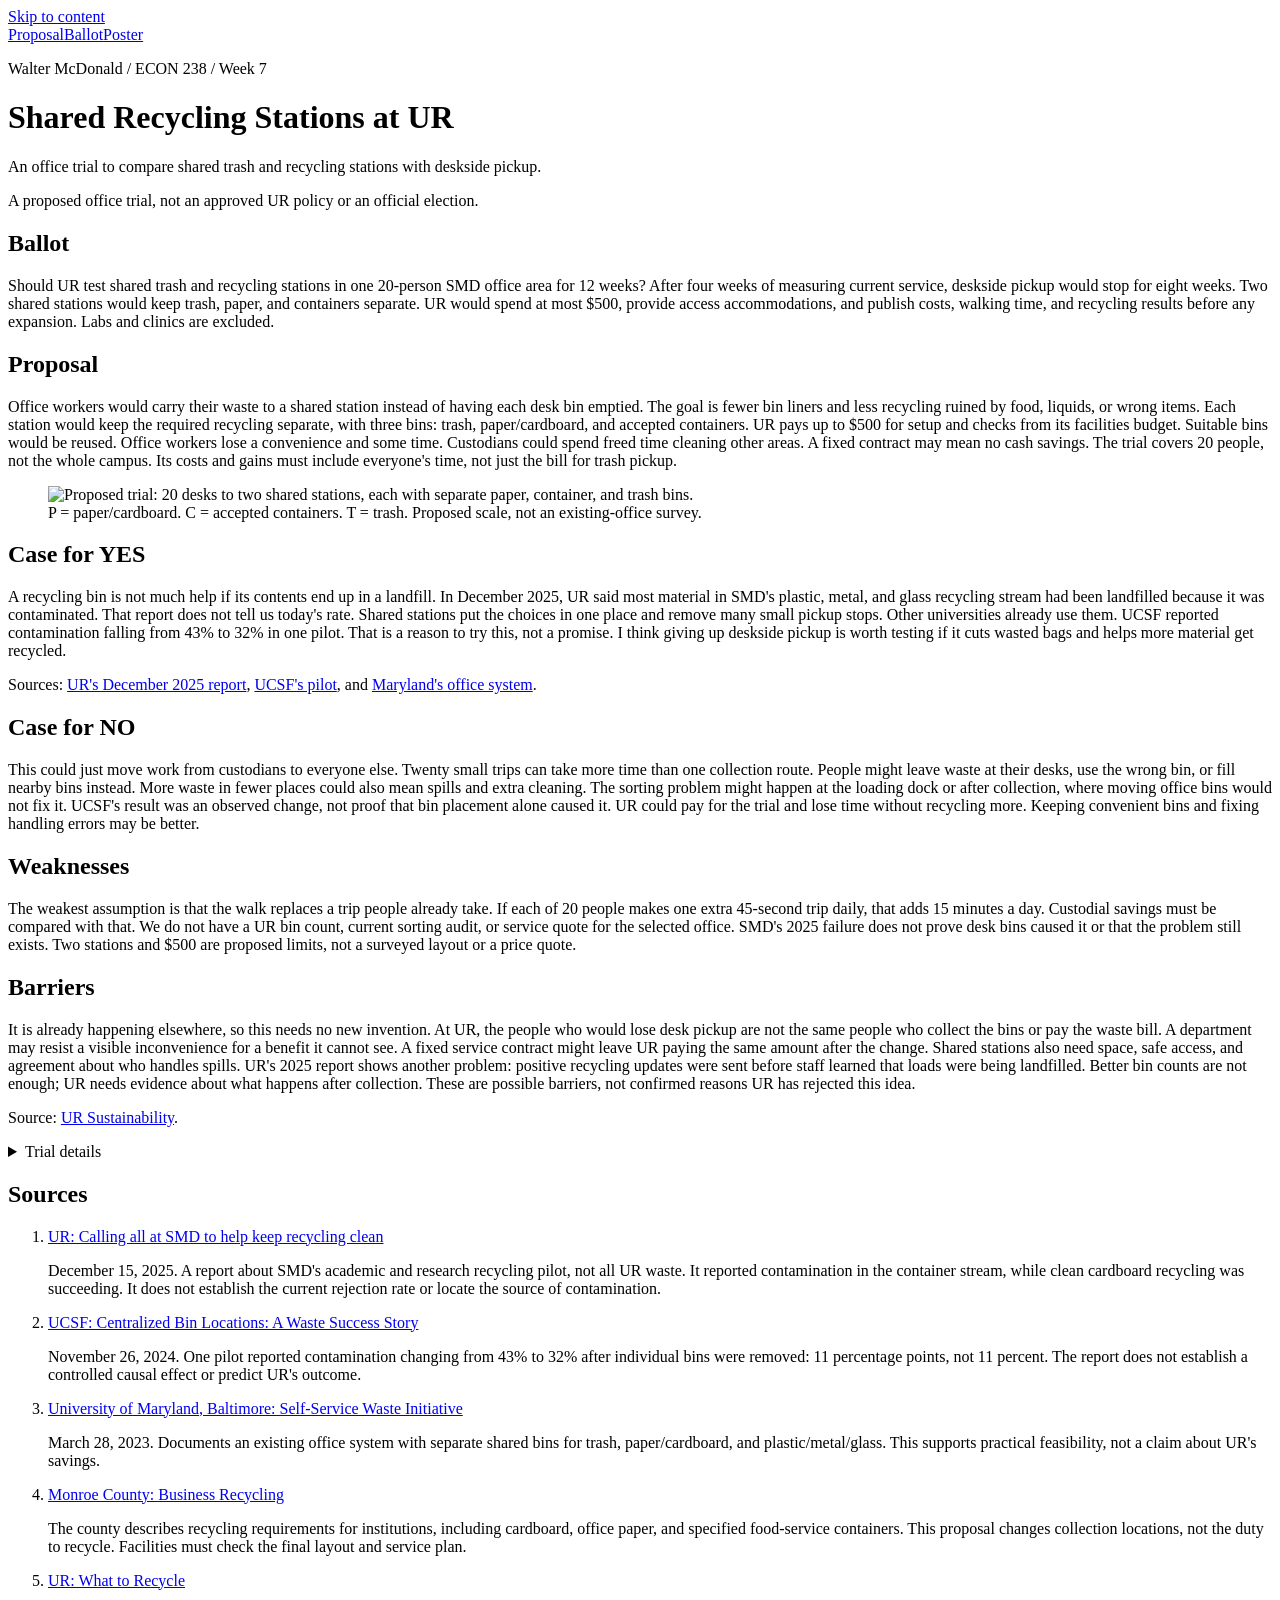
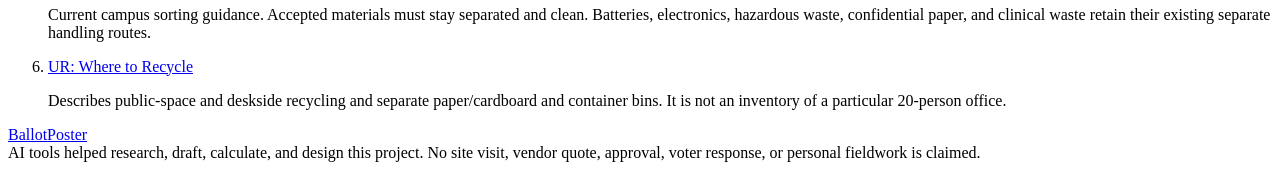
==== week-07/recycling/index.html @ 9d02dc94 "Publish shared recycling stations proposal" ====
<!doctype html><html lang="en"><head><meta charset="utf-8"><meta name="viewport" content="width=device-width,initial-scale=1"><meta name="robots" content="noindex,nofollow"><title>Shared Recycling Stations at UR | ECON 238</title><link rel="stylesheet" href="style.css"></head><body><a class="skip" href="#main">Skip to content</a><main id="main"><nav aria-label="Main"><a href="index.html">Proposal</a><a href="vote.html">Ballot</a><a href="poster.pdf">Poster</a></nav><header><p class="meta">Walter McDonald / ECON 238 / Week 7</p><h1>Shared Recycling Stations at UR</h1><p class="lead">An office trial to compare shared trash and recycling stations with deskside pickup.</p><p class="note">A proposed office trial, not an approved UR policy or an official election.</p></header><section><h2>Ballot</h2><div class="question"><p>Should UR test shared trash and recycling stations in one 20-person SMD office area for 12 weeks? After four weeks of measuring current service, deskside pickup would stop for eight weeks. Two shared stations would keep trash, paper, and containers separate. UR would spend at most $500, provide access accommodations, and publish costs, walking time, and recycling results before any expansion. Labs and clinics are excluded.</p></div></section><section><h2>Proposal</h2><p>Office workers would carry their waste to a shared station instead of having each desk bin emptied. The goal is fewer bin liners and less recycling ruined by food, liquids, or wrong items. Each station would keep the required recycling separate, with three bins: trash, paper/cardboard, and accepted containers. UR pays up to $500 for setup and checks from its facilities budget. Suitable bins would be reused. Office workers lose a convenience and some time. Custodians could spend freed time cleaning other areas. A fixed contract may mean no cash savings. The trial covers 20 people, not the whole campus. Its costs and gains must include everyone's time, not just the bill for trash pickup.</p></section><figure><img src="stations.svg" alt="Proposed trial: 20 desks to two shared stations, each with separate paper, container, and trash bins."><figcaption>P = paper/cardboard. C = accepted containers. T = trash. Proposed scale, not an existing-office survey.</figcaption></figure><section><h2>Case for YES</h2><p>A recycling bin is not much help if its contents end up in a landfill. In December 2025, UR said most material in SMD's plastic, metal, and glass recycling stream had been landfilled because it was contaminated. That report does not tell us today's rate. Shared stations put the choices in one place and remove many small pickup stops. Other universities already use them. UCSF reported contamination falling from 43% to 32% in one pilot. That is a reason to try this, not a promise. I think giving up deskside pickup is worth testing if it cuts wasted bags and helps more material get recycled.</p><p class="note">Sources: <a href="#source-ur-failure">UR's December 2025 report</a>, <a href="#source-ucsf">UCSF's pilot</a>, and <a href="#source-umb">Maryland's office system</a>.</p></section><section><h2>Case for NO</h2><p>This could just move work from custodians to everyone else. Twenty small trips can take more time than one collection route. People might leave waste at their desks, use the wrong bin, or fill nearby bins instead. More waste in fewer places could also mean spills and extra cleaning. The sorting problem might happen at the loading dock or after collection, where moving office bins would not fix it. UCSF's result was an observed change, not proof that bin placement alone caused it. UR could pay for the trial and lose time without recycling more. Keeping convenient bins and fixing handling errors may be better.</p></section><section><h2>Weaknesses</h2><p>The weakest assumption is that the walk replaces a trip people already take. If each of 20 people makes one extra 45-second trip daily, that adds 15 minutes a day. Custodial savings must be compared with that. We do not have a UR bin count, current sorting audit, or service quote for the selected office. SMD's 2025 failure does not prove desk bins caused it or that the problem still exists. Two stations and $500 are proposed limits, not a surveyed layout or a price quote.</p></section><section><h2>Barriers</h2><p>It is already happening elsewhere, so this needs no new invention. At UR, the people who would lose desk pickup are not the same people who collect the bins or pay the waste bill. A department may resist a visible inconvenience for a benefit it cannot see. A fixed service contract might leave UR paying the same amount after the change. Shared stations also need space, safe access, and agreement about who handles spills. UR's 2025 report shows another problem: positive recycling updates were sent before staff learned that loads were being landfilled. Better bin counts are not enough; UR needs evidence about what happens after collection. These are possible barriers, not confirmed reasons UR has rejected this idea.</p><p class="note">Source: <a href="#source-ur-failure">UR Sustainability</a>.</p></section><details><summary>Trial details</summary><h3>Trial setup</h3><p>Facilities and SMD Environmental Services would select one non-lab office area serving 20 people in the School of Medicine and Dentistry for a spring 2027 trial. They would first confirm that it has deskside pickup and space for two shared stations on an accessible route. No room number or existing bin count has been verified. If the layout cannot work safely, do not begin there.</p><p>The first four weeks measure existing service. The next eight weeks replace routine deskside trash and recycling pickup with two shared stations. This changes collection inside the office, not the truck route or the legal duty to recycle. Office users may keep a small container, but must empty it themselves, except where an accommodation is needed.</p><h3>Waste sorting</h3><p>Each station has trash, paper/cardboard, and accepted-container recycling. Follow UR's current sorting rules. Keep any existing food-scrap collection, confidential-paper service, and specialty-waste handling. Labs, clinics, patient areas, restrooms, and food-service operations are outside this trial. Never put medical waste, batteries, electronics, or hazardous materials into these stations.</p><h3>Operations</h3><p>Environmental Services checks the stations each workday and empties them as needed. Reuse suitable bins and keep walkways and exits clear. Keep deskside help for anyone needing an access accommodation; do not require people to disclose a disability to the class. Store removed university bins for reuse or return.</p><p>The proposed $500 ceiling covers extra setup and checking costs, including any extra paid staff time. It is a spending limit, not a supplier quote. Routine paid time is still recorded as an economic cost. If a safe trial needs more than $500, obtain a revised approved budget before starting. Freed custodial time goes to other cleaning; it is not automatically a payroll saving.</p><h3>Evaluation</h3><p>Compare baseline and trial per occupied office day, not just raw totals. Record liner count and weight, all custodial collection/cleaning/checking time, actual spending, workers' extra walking time, spills, missed collections, and access complaints. Ask trained staff to sample contamination by weight in both recycling and trash; do not ask office workers or students to handle unsafe waste.</p><p>Request the hauler's acceptance/rejection records and downstream destination information. Material put in a blue bin is not automatically recycled. If office-level recovery cannot be tracked after loads are mixed, say so; report cleaner sorting separately from actual downstream recovery. Include recyclable material mistakenly thrown away.</p><p>Stop or repair unsafe access, pests, or repeated overflow promptly. At week 12, report what changed and the uncertainty. Do not expand solely because fewer bins were collected. Expansion needs a credible environmental gain and a case that it is worth the full cost, including office workers' time. If the evidence does not support it, restore the old service.</p><h3>Time costs</h3><p>Illustrative assumptions only: 20 desks take 30 seconds each to service, while each of two shared stations takes 90 seconds. That is 10 minutes minus 3 minutes, or 7 custodial minutes saved per workday. Actual service frequency, spills, accommodations, and audits could change this completely.</p><div class="table-wrap"><table><thead><tr><th>Added walking per person daily</th><th>Added time for 20 people</th><th>Net daily time saved</th></tr></thead><tbody><tr><td>No extra trip</td><td>0 minutes</td><td>7 minutes</td></tr><tr><td>15 seconds</td><td>5 minutes</td><td>2 minutes</td></tr><tr><td>45 seconds</td><td>15 minutes</td><td>-8 minutes (a loss)</td></tr></tbody></table></div><p>If every person's time is valued at an assumed $30 per hour, those cases equal $3.50, $1.00, and -$4.00 per workday. Over 40 fully occupied workdays, that is $140, $40, or -$160 before setup costs. These are not measured savings, wages, or a forecast. Different values of time change the result. Bag and disposal costs and environmental effects must be added separately without double counting.</p><p>The 45-second case is the awkward part of the deal: central collection can save custodial time while wasting more time overall. The trial may cost more than it saves, especially at this small scale. Fewer bags and more recovered material would have to justify the remaining cost; no carbon or cash benefit is promised.</p></details><section><h2>Sources</h2><ol class="source-note"><li id="source-ur-failure"><a href="https://www.rochester.edu/sustainability/smd-update/">UR: Calling all at SMD to help keep recycling clean</a><p>December 15, 2025. A report about SMD's academic and research recycling pilot, not all UR waste. It reported contamination in the container stream, while clean cardboard recycling was succeeding. It does not establish the current rejection rate or locate the source of contamination.</p></li><li id="source-ucsf"><a href="https://campuslifeserviceshome.ucsf.edu/sustainability/news/centralized-bin-locations-waste-success-story">UCSF: Centralized Bin Locations: A Waste Success Story</a><p>November 26, 2024. One pilot reported contamination changing from 43% to 32% after individual bins were removed: 11 percentage points, not 11 percent. The report does not establish a controlled causal effect or predict UR's outcome.</p></li><li id="source-umb"><a href="https://elm.umaryland.edu/elm-stories/2023/Self-Service-Waste-Initiative-Rollout--Spring-2023-Update.php">University of Maryland, Baltimore: Self-Service Waste Initiative</a><p>March 28, 2023. Documents an existing office system with separate shared bins for trash, paper/cardboard, and plastic/metal/glass. This supports practical feasibility, not a claim about UR's savings.</p></li><li id="source-county"><a href="https://www.monroecounty.gov/des-businessrecycling">Monroe County: Business Recycling</a><p>The county describes recycling requirements for institutions, including cardboard, office paper, and specified food-service containers. This proposal changes collection locations, not the duty to recycle. Facilities must check the final layout and service plan.</p></li><li id="source-ur-rules"><a href="https://www.rochester.edu/sustainability/take-action/recycling/what/">UR: What to Recycle</a><p>Current campus sorting guidance. Accepted materials must stay separated and clean. Batteries, electronics, hazardous waste, confidential paper, and clinical waste retain their existing separate handling routes.</p></li><li id="source-ur-bins"><a href="https://www.rochester.edu/sustainability/take-action/recycling/where/">UR: Where to Recycle</a><p>Describes public-space and deskside recycling and separate paper/cardboard and container bins. It is not an inventory of a particular 20-person office.</p></li></ol></section><div class="actions"><a class="button" href="vote.html">Ballot</a><a class="button secondary" href="poster.pdf">Poster</a></div><footer>AI tools helped research, draft, calculate, and design this project. No site visit, vendor quote, approval, voter response, or personal fieldwork is claimed.</footer></main></body></html>
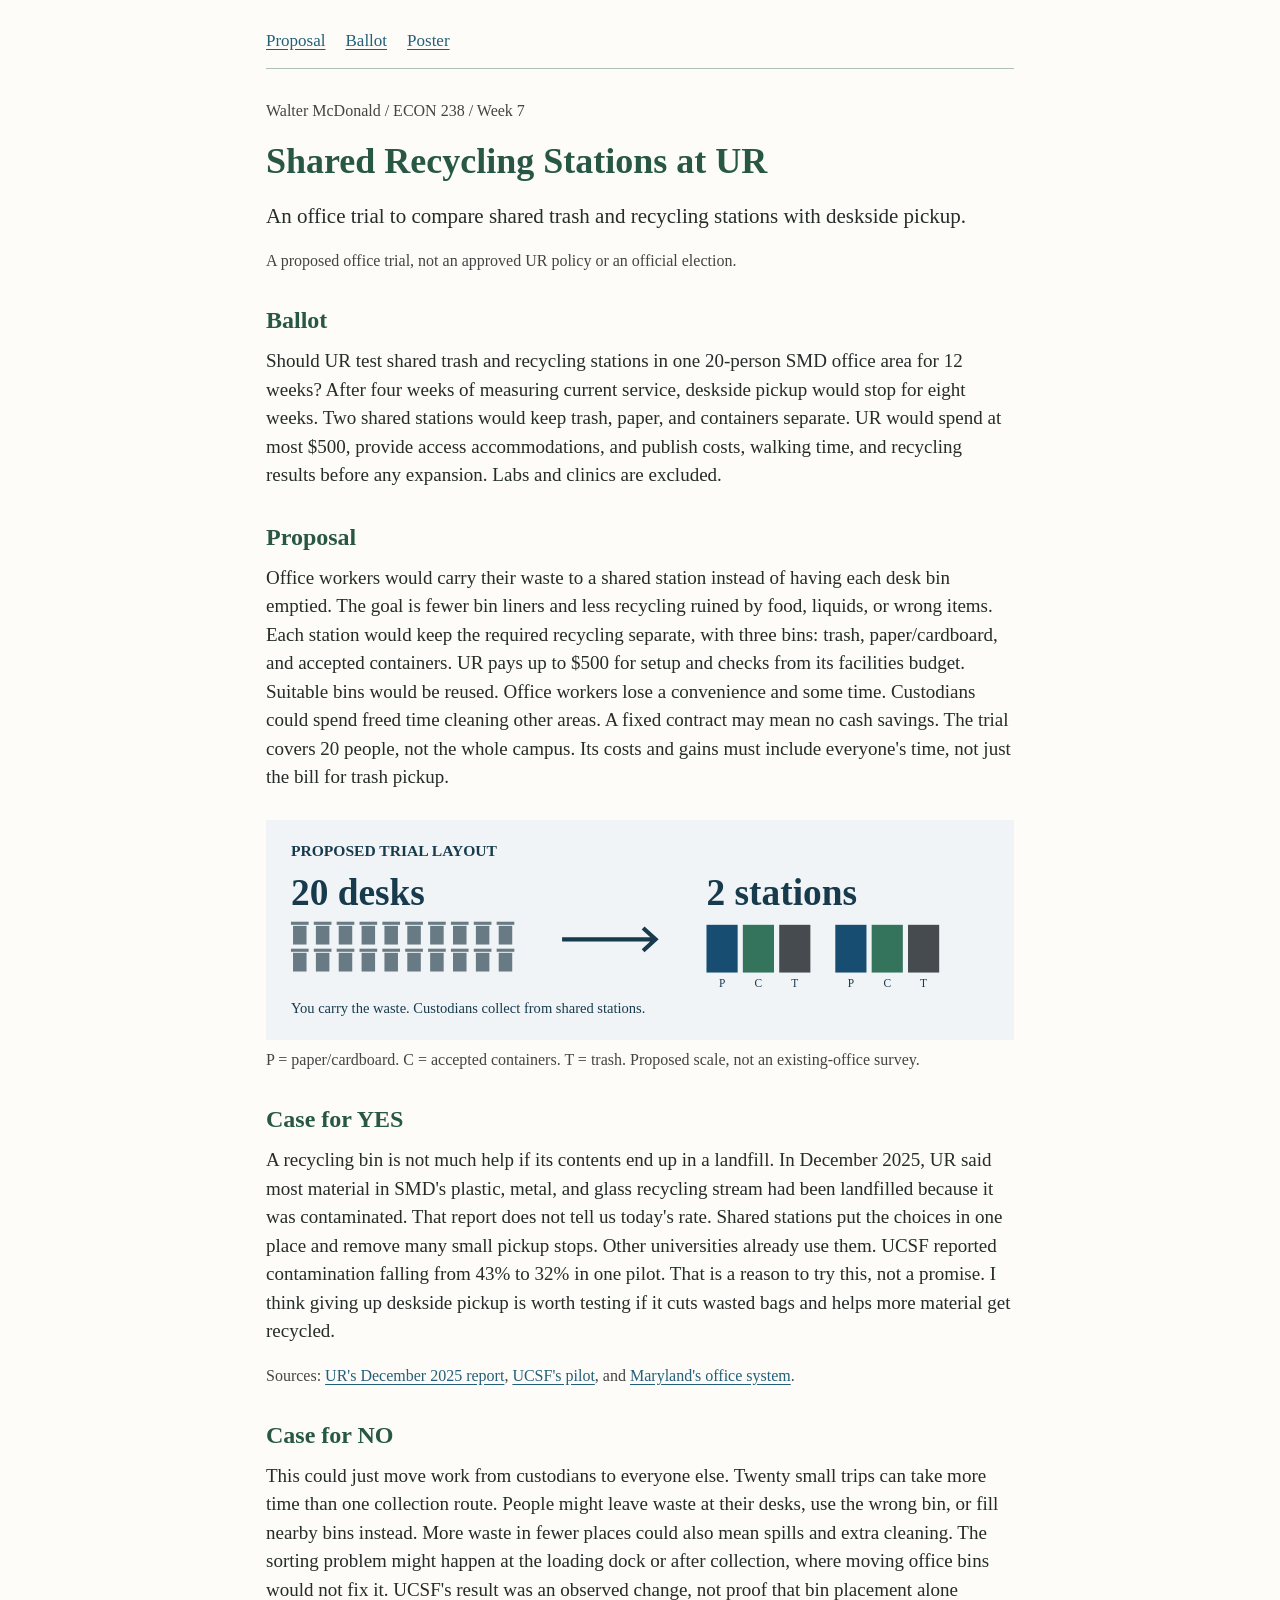
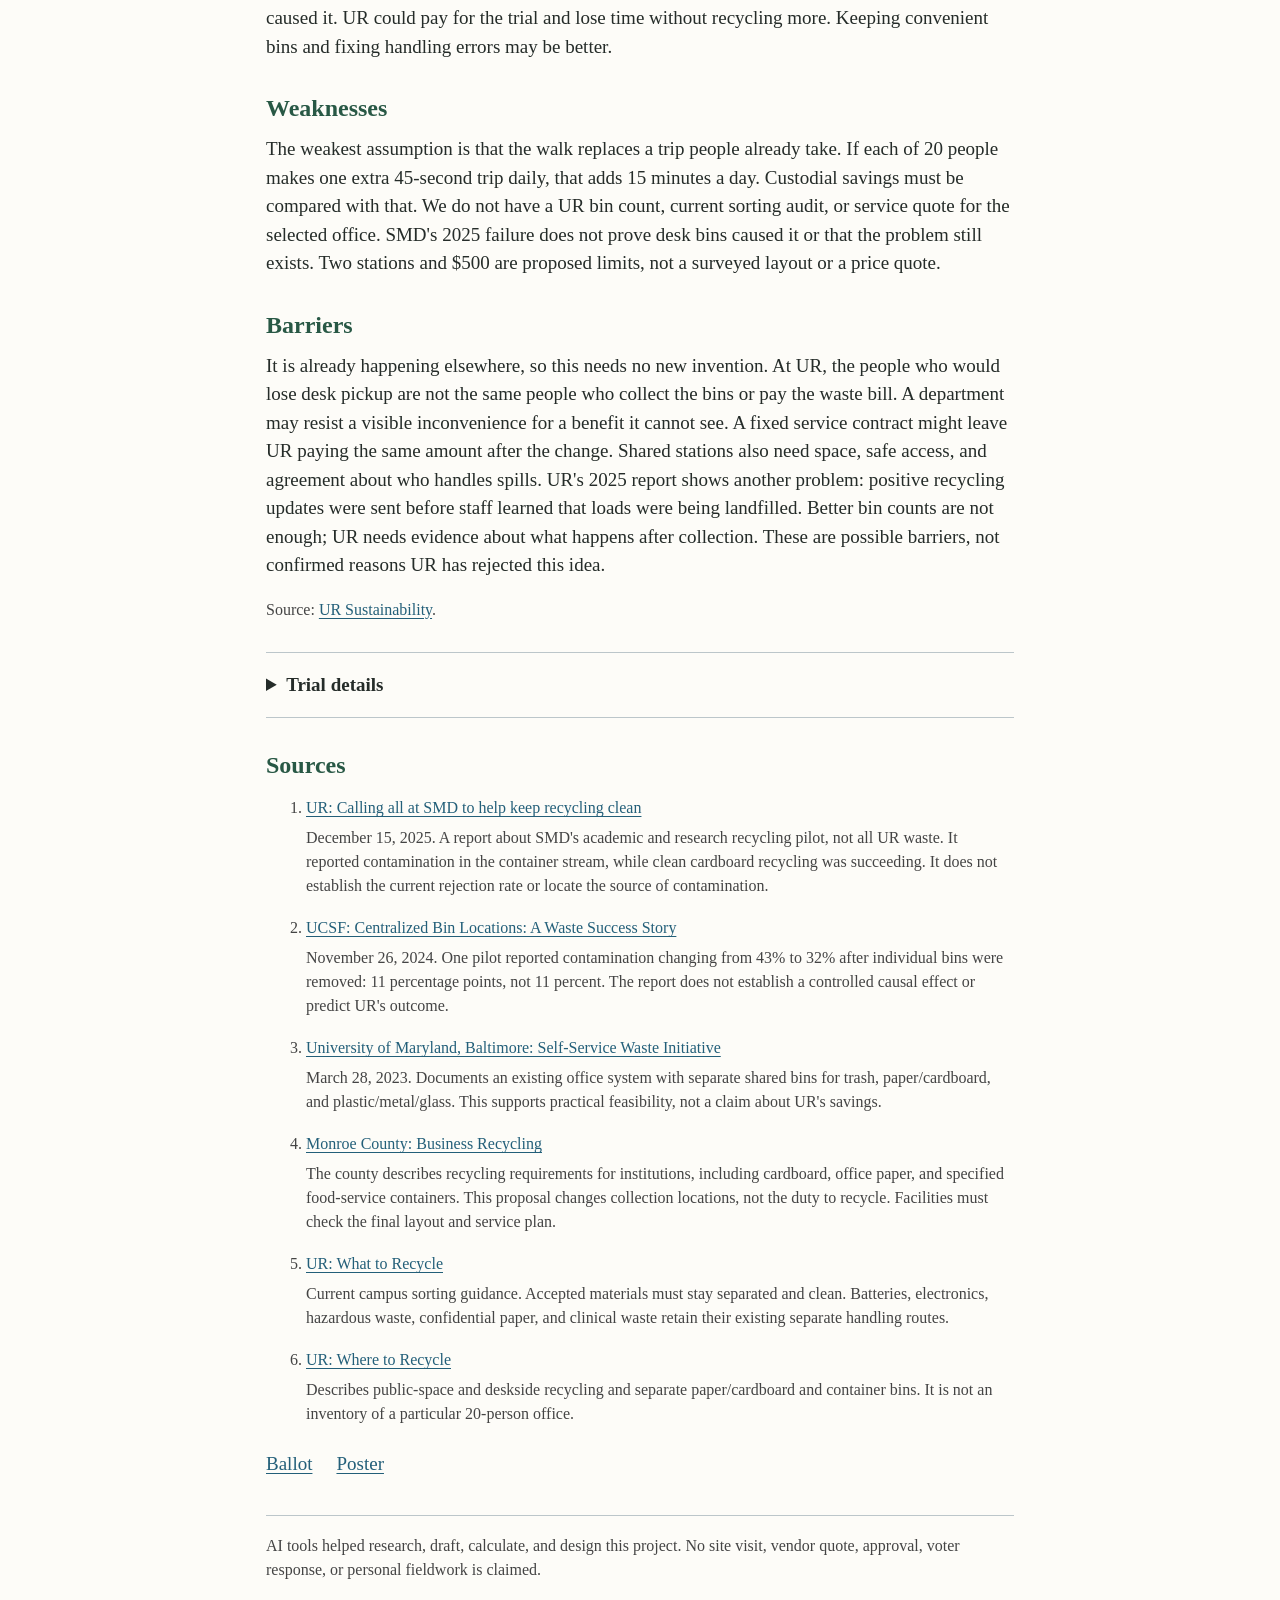
==== commit be2cf7a7: "Add live recycling ballot, styling, and printable poster" ====
--- a/week-07/recycling/index.html
+++ b/week-07/recycling/index.html
@@ -1 +1 @@
-<!doctype html><html lang="en"><head><meta charset="utf-8"><meta name="viewport" content="width=device-width,initial-scale=1"><meta name="robots" content="noindex,nofollow"><title>Shared Recycling Stations at UR | ECON 238</title><link rel="stylesheet" href="style.css"></head><body><a class="skip" href="#main">Skip to content</a><main id="main"><nav aria-label="Main"><a href="index.html">Proposal</a><a href="vote.html">Ballot</a><a href="poster.pdf">Poster</a></nav><header><p class="meta">Walter McDonald / ECON 238 / Week 7</p><h1>Shared Recycling Stations at UR</h1><p class="lead">An office trial to compare shared trash and recycling stations with deskside pickup.</p><p class="note">A proposed office trial, not an approved UR policy or an official election.</p></header><section><h2>Ballot</h2><div class="question"><p>Should UR test shared trash and recycling stations in one 20-person SMD office area for 12 weeks? After four weeks of measuring current service, deskside pickup would stop for eight weeks. Two shared stations would keep trash, paper, and containers separate. UR would spend at most $500, provide access accommodations, and publish costs, walking time, and recycling results before any expansion. Labs and clinics are excluded.</p></div></section><section><h2>Proposal</h2><p>Office workers would carry their waste to a shared station instead of having each desk bin emptied. The goal is fewer bin liners and less recycling ruined by food, liquids, or wrong items. Each station would keep the required recycling separate, with three bins: trash, paper/cardboard, and accepted containers. UR pays up to $500 for setup and checks from its facilities budget. Suitable bins would be reused. Office workers lose a convenience and some time. Custodians could spend freed time cleaning other areas. A fixed contract may mean no cash savings. The trial covers 20 people, not the whole campus. Its costs and gains must include everyone's time, not just the bill for trash pickup.</p></section><figure><img src="stations.svg" alt="Proposed trial: 20 desks to two shared stations, each with separate paper, container, and trash bins."><figcaption>P = paper/cardboard. C = accepted containers. T = trash. Proposed scale, not an existing-office survey.</figcaption></figure><section><h2>Case for YES</h2><p>A recycling bin is not much help if its contents end up in a landfill. In December 2025, UR said most material in SMD's plastic, metal, and glass recycling stream had been landfilled because it was contaminated. That report does not tell us today's rate. Shared stations put the choices in one place and remove many small pickup stops. Other universities already use them. UCSF reported contamination falling from 43% to 32% in one pilot. That is a reason to try this, not a promise. I think giving up deskside pickup is worth testing if it cuts wasted bags and helps more material get recycled.</p><p class="note">Sources: <a href="#source-ur-failure">UR's December 2025 report</a>, <a href="#source-ucsf">UCSF's pilot</a>, and <a href="#source-umb">Maryland's office system</a>.</p></section><section><h2>Case for NO</h2><p>This could just move work from custodians to everyone else. Twenty small trips can take more time than one collection route. People might leave waste at their desks, use the wrong bin, or fill nearby bins instead. More waste in fewer places could also mean spills and extra cleaning. The sorting problem might happen at the loading dock or after collection, where moving office bins would not fix it. UCSF's result was an observed change, not proof that bin placement alone caused it. UR could pay for the trial and lose time without recycling more. Keeping convenient bins and fixing handling errors may be better.</p></section><section><h2>Weaknesses</h2><p>The weakest assumption is that the walk replaces a trip people already take. If each of 20 people makes one extra 45-second trip daily, that adds 15 minutes a day. Custodial savings must be compared with that. We do not have a UR bin count, current sorting audit, or service quote for the selected office. SMD's 2025 failure does not prove desk bins caused it or that the problem still exists. Two stations and $500 are proposed limits, not a surveyed layout or a price quote.</p></section><section><h2>Barriers</h2><p>It is already happening elsewhere, so this needs no new invention. At UR, the people who would lose desk pickup are not the same people who collect the bins or pay the waste bill. A department may resist a visible inconvenience for a benefit it cannot see. A fixed service contract might leave UR paying the same amount after the change. Shared stations also need space, safe access, and agreement about who handles spills. UR's 2025 report shows another problem: positive recycling updates were sent before staff learned that loads were being landfilled. Better bin counts are not enough; UR needs evidence about what happens after collection. These are possible barriers, not confirmed reasons UR has rejected this idea.</p><p class="note">Source: <a href="#source-ur-failure">UR Sustainability</a>.</p></section><details><summary>Trial details</summary><h3>Trial setup</h3><p>Facilities and SMD Environmental Services would select one non-lab office area serving 20 people in the School of Medicine and Dentistry for a spring 2027 trial. They would first confirm that it has deskside pickup and space for two shared stations on an accessible route. No room number or existing bin count has been verified. If the layout cannot work safely, do not begin there.</p><p>The first four weeks measure existing service. The next eight weeks replace routine deskside trash and recycling pickup with two shared stations. This changes collection inside the office, not the truck route or the legal duty to recycle. Office users may keep a small container, but must empty it themselves, except where an accommodation is needed.</p><h3>Waste sorting</h3><p>Each station has trash, paper/cardboard, and accepted-container recycling. Follow UR's current sorting rules. Keep any existing food-scrap collection, confidential-paper service, and specialty-waste handling. Labs, clinics, patient areas, restrooms, and food-service operations are outside this trial. Never put medical waste, batteries, electronics, or hazardous materials into these stations.</p><h3>Operations</h3><p>Environmental Services checks the stations each workday and empties them as needed. Reuse suitable bins and keep walkways and exits clear. Keep deskside help for anyone needing an access accommodation; do not require people to disclose a disability to the class. Store removed university bins for reuse or return.</p><p>The proposed $500 ceiling covers extra setup and checking costs, including any extra paid staff time. It is a spending limit, not a supplier quote. Routine paid time is still recorded as an economic cost. If a safe trial needs more than $500, obtain a revised approved budget before starting. Freed custodial time goes to other cleaning; it is not automatically a payroll saving.</p><h3>Evaluation</h3><p>Compare baseline and trial per occupied office day, not just raw totals. Record liner count and weight, all custodial collection/cleaning/checking time, actual spending, workers' extra walking time, spills, missed collections, and access complaints. Ask trained staff to sample contamination by weight in both recycling and trash; do not ask office workers or students to handle unsafe waste.</p><p>Request the hauler's acceptance/rejection records and downstream destination information. Material put in a blue bin is not automatically recycled. If office-level recovery cannot be tracked after loads are mixed, say so; report cleaner sorting separately from actual downstream recovery. Include recyclable material mistakenly thrown away.</p><p>Stop or repair unsafe access, pests, or repeated overflow promptly. At week 12, report what changed and the uncertainty. Do not expand solely because fewer bins were collected. Expansion needs a credible environmental gain and a case that it is worth the full cost, including office workers' time. If the evidence does not support it, restore the old service.</p><h3>Time costs</h3><p>Illustrative assumptions only: 20 desks take 30 seconds each to service, while each of two shared stations takes 90 seconds. That is 10 minutes minus 3 minutes, or 7 custodial minutes saved per workday. Actual service frequency, spills, accommodations, and audits could change this completely.</p><div class="table-wrap"><table><thead><tr><th>Added walking per person daily</th><th>Added time for 20 people</th><th>Net daily time saved</th></tr></thead><tbody><tr><td>No extra trip</td><td>0 minutes</td><td>7 minutes</td></tr><tr><td>15 seconds</td><td>5 minutes</td><td>2 minutes</td></tr><tr><td>45 seconds</td><td>15 minutes</td><td>-8 minutes (a loss)</td></tr></tbody></table></div><p>If every person's time is valued at an assumed $30 per hour, those cases equal $3.50, $1.00, and -$4.00 per workday. Over 40 fully occupied workdays, that is $140, $40, or -$160 before setup costs. These are not measured savings, wages, or a forecast. Different values of time change the result. Bag and disposal costs and environmental effects must be added separately without double counting.</p><p>The 45-second case is the awkward part of the deal: central collection can save custodial time while wasting more time overall. The trial may cost more than it saves, especially at this small scale. Fewer bags and more recovered material would have to justify the remaining cost; no carbon or cash benefit is promised.</p></details><section><h2>Sources</h2><ol class="source-note"><li id="source-ur-failure"><a href="https://www.rochester.edu/sustainability/smd-update/">UR: Calling all at SMD to help keep recycling clean</a><p>December 15, 2025. A report about SMD's academic and research recycling pilot, not all UR waste. It reported contamination in the container stream, while clean cardboard recycling was succeeding. It does not establish the current rejection rate or locate the source of contamination.</p></li><li id="source-ucsf"><a href="https://campuslifeserviceshome.ucsf.edu/sustainability/news/centralized-bin-locations-waste-success-story">UCSF: Centralized Bin Locations: A Waste Success Story</a><p>November 26, 2024. One pilot reported contamination changing from 43% to 32% after individual bins were removed: 11 percentage points, not 11 percent. The report does not establish a controlled causal effect or predict UR's outcome.</p></li><li id="source-umb"><a href="https://elm.umaryland.edu/elm-stories/2023/Self-Service-Waste-Initiative-Rollout--Spring-2023-Update.php">University of Maryland, Baltimore: Self-Service Waste Initiative</a><p>March 28, 2023. Documents an existing office system with separate shared bins for trash, paper/cardboard, and plastic/metal/glass. This supports practical feasibility, not a claim about UR's savings.</p></li><li id="source-county"><a href="https://www.monroecounty.gov/des-businessrecycling">Monroe County: Business Recycling</a><p>The county describes recycling requirements for institutions, including cardboard, office paper, and specified food-service containers. This proposal changes collection locations, not the duty to recycle. Facilities must check the final layout and service plan.</p></li><li id="source-ur-rules"><a href="https://www.rochester.edu/sustainability/take-action/recycling/what/">UR: What to Recycle</a><p>Current campus sorting guidance. Accepted materials must stay separated and clean. Batteries, electronics, hazardous waste, confidential paper, and clinical waste retain their existing separate handling routes.</p></li><li id="source-ur-bins"><a href="https://www.rochester.edu/sustainability/take-action/recycling/where/">UR: Where to Recycle</a><p>Describes public-space and deskside recycling and separate paper/cardboard and container bins. It is not an inventory of a particular 20-person office.</p></li></ol></section><div class="actions"><a class="button" href="vote.html">Ballot</a><a class="button secondary" href="poster.pdf">Poster</a></div><footer>AI tools helped research, draft, calculate, and design this project. No site visit, vendor quote, approval, voter response, or personal fieldwork is claimed.</footer></main></body></html>
+<!doctype html><html lang="en"><head><meta charset="utf-8"><meta name="viewport" content="width=device-width,initial-scale=1"><meta name="robots" content="noindex,nofollow"><title>Shared Recycling Stations at UR | ECON 238</title><link rel="stylesheet" href="style.css"></head><body><a class="skip" href="#main">Skip to content</a><main id="main"><nav aria-label="Main"><a href="index.html">Proposal</a><a href="vote.html">Ballot</a><a href="poster.pdf">Poster</a></nav><header><p class="meta">Walter McDonald / ECON 238 / Week 7</p><h1>Shared Recycling Stations at UR</h1><p class="lead">An office trial to compare shared trash and recycling stations with deskside pickup.</p><p class="note">A proposed office trial, not an approved UR policy or an official election.</p></header><section><h2>Ballot</h2><div class="question"><p>Should UR test shared trash and recycling stations in one 20-person SMD office area for 12 weeks? After four weeks of measuring current service, deskside pickup would stop for eight weeks. Two shared stations would keep trash, paper, and containers separate. UR would spend at most $500, provide access accommodations, and publish costs, walking time, and recycling results before any expansion. Labs and clinics are excluded.</p></div></section><section><h2>Proposal</h2><p>Office workers would carry their waste to a shared station instead of having each desk bin emptied. The goal is fewer bin liners and less recycling ruined by food, liquids, or wrong items. Each station would keep the required recycling separate, with three bins: trash, paper/cardboard, and accepted containers. UR pays up to $500 for setup and checks from its facilities budget. Suitable bins would be reused. Office workers lose a convenience and some time. Custodians could spend freed time cleaning other areas. A fixed contract may mean no cash savings. The trial covers 20 people, not the whole campus. Its costs and gains must include everyone's time, not just the bill for trash pickup.</p></section><figure><img src="stations.svg" alt="Proposed trial: 20 desks to two shared stations, each with separate paper, container, and trash bins."><figcaption>P = paper/cardboard. C = accepted containers. T = trash. Proposed scale, not an existing-office survey.</figcaption></figure><section><h2>Case for YES</h2><p>A recycling bin is not much help if its contents end up in a landfill. In December 2025, UR said most material in SMD's plastic, metal, and glass recycling stream had been landfilled because it was contaminated. That report does not tell us today's rate. Shared stations put the choices in one place and remove many small pickup stops. Other universities already use them. UCSF reported contamination falling from 43% to 32% in one pilot. That is a reason to try this, not a promise. I think giving up deskside pickup is worth testing if it cuts wasted bags and helps more material get recycled.</p><p class="note">Sources: <a href="#source-ur-failure">UR's December 2025 report</a>, <a href="#source-ucsf">UCSF's pilot</a>, and <a href="#source-umb">Maryland's office system</a>.</p></section><section><h2>Case for NO</h2><p>This could just move work from custodians to everyone else. Twenty small trips can take more time than one collection route. People might leave waste at their desks, use the wrong bin, or fill nearby bins instead. More waste in fewer places could also mean spills and extra cleaning. The sorting problem might happen at the loading dock or after collection, where moving office bins would not fix it. UCSF's result was an observed change, not proof that bin placement alone caused it. UR could pay for the trial and lose time without recycling more. Keeping convenient bins and fixing handling errors may be better.</p></section><section><h2>Weaknesses</h2><p>The weakest assumption is that the walk replaces a trip people already take. If each of 20 people makes one extra 45-second trip daily, that adds 15 minutes a day. Custodial savings must be compared with that. We do not have a UR bin count, current sorting audit, or service quote for the selected office. SMD's 2025 failure does not prove desk bins caused it or that the problem still exists. Two stations and $500 are proposed limits, not a surveyed layout or a price quote.</p></section><section><h2>Barriers</h2><p>It is already happening elsewhere, so this needs no new invention. At UR, the people who would lose desk pickup are not the same people who collect the bins or pay the waste bill. A department may resist a visible inconvenience for a benefit it cannot see. A fixed service contract might leave UR paying the same amount after the change. Shared stations also need space, safe access, and agreement about who handles spills. UR's 2025 report shows another problem: positive recycling updates were sent before staff learned that loads were being landfilled. Better bin counts are not enough; UR needs evidence about what happens after collection. These are possible barriers, not confirmed reasons UR has rejected this idea.</p><p class="note">Source: <a href="#source-ur-failure">UR Sustainability</a>.</p></section><details><summary>Trial details</summary><h3>Trial setup</h3><p>Facilities and SMD Environmental Services would select one non-lab office area serving 20 people in the School of Medicine and Dentistry for a spring 2027 trial. They would first confirm that it has deskside pickup and space for two shared stations on an accessible route. No room number or existing bin count has been verified. If the layout cannot work safely, do not begin there.</p><p>The first four weeks measure existing service. The next eight weeks replace routine deskside trash and recycling pickup with two shared stations. This changes collection inside the office, not the truck route or the legal duty to recycle. Office users may keep a small container, but must empty it themselves, except where an accommodation is needed.</p><h3>Waste sorting</h3><p>Each station has trash, paper/cardboard, and accepted-container recycling. Follow UR's current sorting rules. Keep any existing food-scrap collection, confidential-paper service, and specialty-waste handling. Labs, clinics, patient areas, restrooms, and food-service operations are outside this trial. Never put medical waste, batteries, electronics, or hazardous materials into these stations.</p><h3>Operations</h3><p>Environmental Services checks the stations each workday and empties them as needed. Reuse suitable bins and keep walkways and exits clear. Keep deskside help for anyone needing an access accommodation; do not require people to disclose a disability to the class. Store removed university bins for reuse or return.</p><p>The proposed $500 ceiling covers extra setup and checking costs, including any extra paid staff time. It is a spending limit, not a supplier quote. Routine paid time is still recorded as an economic cost. If a safe trial needs more than $500, obtain a revised approved budget before starting. Freed custodial time goes to other cleaning; it is not automatically a payroll saving.</p><h3>Evaluation</h3><p>Compare baseline and trial per occupied office day, not just raw totals. Record liner count and weight, all custodial collection/cleaning/checking time, actual spending, workers' extra walking time, spills, missed collections, and access complaints. Ask trained staff to sample contamination by weight in both recycling and trash; do not ask office workers or students to handle unsafe waste.</p><p>Request the hauler's acceptance/rejection records and downstream destination information. Material put in a blue bin is not automatically recycled. If office-level recovery cannot be tracked after loads are mixed, say so; report cleaner sorting separately from actual downstream recovery. Include recyclable material mistakenly thrown away.</p><p>Stop or repair unsafe access, pests, or repeated overflow promptly. At week 12, report what changed and the uncertainty. Do not expand solely because fewer bins were collected. Expansion needs a credible environmental gain and a case that it is worth the full cost, including office workers' time. If the evidence does not support it, restore the old service.</p><h3>Time costs</h3><p>Illustrative assumptions only: 20 desks take 30 seconds each to service, while each of two shared stations takes 90 seconds. That is 10 minutes minus 3 minutes, or 7 custodial minutes saved per workday. Actual service frequency, spills, accommodations, and audits could change this completely.</p><div class="table-wrap"><table><thead><tr><th>Added walking per person daily</th><th>Added time for 20 people</th><th>Net daily time saved</th></tr></thead><tbody><tr><td>No extra trip</td><td>0 minutes</td><td>7 minutes</td></tr><tr><td>15 seconds</td><td>5 minutes</td><td>2 minutes</td></tr><tr><td>45 seconds</td><td>15 minutes</td><td>-8 minutes (a loss)</td></tr></tbody></table></div><p>If every person's time is valued at an assumed $30 per hour, those cases equal $3.50, $1.00, and -$4.00 per workday. Over 40 fully occupied workdays, that is $140, $40, or -$160 before setup costs. These are not measured savings, wages, or a forecast. Different values of time change the result. Bag and disposal costs and environmental effects must be added separately without double counting.</p><p>The 45-second case is the awkward part of the deal: central collection can save custodial time while wasting more time overall. The trial may cost more than it saves, especially at this small scale. Fewer bags and more recovered material would have to justify the remaining cost; no carbon or cash benefit is promised.</p></details><section><h2>Sources</h2><ol class="source-note"><li id="source-ur-failure"><a href="https://www.rochester.edu/sustainability/smd-update/">UR: Calling all at SMD to help keep recycling clean</a><p>December 15, 2025. A report about SMD's academic and research recycling pilot, not all UR waste. It reported contamination in the container stream, while clean cardboard recycling was succeeding. It does not establish the current rejection rate or locate the source of contamination.</p></li><li id="source-ucsf"><a href="https://campuslifeserviceshome.ucsf.edu/sustainability/news/centralized-bin-locations-waste-success-story">UCSF: Centralized Bin Locations: A Waste Success Story</a><p>November 26, 2024. One pilot reported contamination changing from 43% to 32% after individual bins were removed: 11 percentage points, not 11 percent. The report does not establish a controlled causal effect or predict UR's outcome.</p></li><li id="source-umb"><a href="https://elm.umaryland.edu/elm-stories/2023/Self-Service-Waste-Initiative-Rollout--Spring-2023-Update.php">University of Maryland, Baltimore: Self-Service Waste Initiative</a><p>March 28, 2023. Documents an existing office system with separate shared bins for trash, paper/cardboard, and plastic/metal/glass. This supports practical feasibility, not a claim about UR's savings.</p></li><li id="source-county"><a href="https://www.monroecounty.gov/des-businessrecycling">Monroe County: Business Recycling</a><p>The county describes recycling requirements for institutions, including cardboard, office paper, and specified food-service containers. This proposal changes collection locations, not the duty to recycle. Facilities must check the final layout and service plan.</p></li><li id="source-ur-rules"><a href="https://www.rochester.edu/sustainability/take-action/recycling/what/">UR: What to Recycle</a><p>Current campus sorting guidance. Accepted materials must stay separated and clean. Batteries, electronics, hazardous waste, confidential paper, and clinical waste retain their existing separate handling routes.</p></li><li id="source-ur-bins"><a href="https://www.rochester.edu/sustainability/take-action/recycling/where/">UR: Where to Recycle</a><p>Describes public-space and deskside recycling and separate paper/cardboard and container bins. It is not an inventory of a particular 20-person office.</p></li></ol></section><div class="actions"><a class="button" href="vote.html">Ballot</a><a class="button secondary" href="poster.pdf">Poster</a></div><footer>AI tools helped research, draft, calculate, and design this project. No site visit, vendor quote, approval, voter response, or personal fieldwork is claimed.</footer></main></body></html>
--- a/week-07/recycling/style.css
+++ b/week-07/recycling/style.css
@@ -0,0 +1,63 @@
+*{box-sizing:border-box}html{color-scheme:light}body{margin:0;background:#fff;color:#18242b;font:17px/1.6 Arial,Helvetica,sans-serif}a{color:#174b69;text-underline-offset:3px}a:hover{text-decoration-thickness:2px}a:focus-visible,button:focus-visible,input:focus-visible,textarea:focus-visible,summary:focus-visible{outline:3px solid #a45200;outline-offset:4px}.review-banner{background:#ffedb3;border-bottom:1px solid #c7a450;padding:10px 18px;text-align:center;font-size:14px}main{max-width:800px;margin:auto;padding:28px 26px 60px}nav{display:flex;gap:20px;flex-wrap:wrap;font-size:14px;margin-bottom:30px}h1{font-size:48px;line-height:1.07;letter-spacing:-1px;margin:12px 0 20px}h2{font-size:24px;line-height:1.25;margin:32px 0 12px}h3{font-size:18px}.meta,.note,footer,figcaption{font-size:14px;color:#52606a}.meta{text-transform:uppercase;letter-spacing:.08em}.lead{font-size:22px;line-height:1.4}.question{border-left:4px solid #1d566e;padding:1px 0 1px 20px}.button,button{display:inline-block;border:1px solid #173b4d;border-radius:0;background:#173b4d;color:#fff;padding:12px 18px;font:inherit;cursor:pointer;text-decoration:none}.button.secondary{background:white;color:#173b4d}.actions{display:flex;flex-wrap:wrap;gap:12px;margin:24px 0}p{margin:10px 0 18px}li{margin:8px 0}figure{margin:28px 0}figure img{display:block;width:100%;height:auto}figcaption{margin-top:8px}footer{border-top:1px solid #bcc6ca;margin-top:36px;padding-top:18px}.source-note{font-size:14px}.source-note p{margin:6px 0 18px}details{border-top:1px solid #bcc6ca;border-bottom:1px solid #bcc6ca;margin:30px 0;padding:18px 0}summary{font-weight:bold;cursor:pointer}.table-wrap{overflow:auto}table{width:100%;border-collapse:collapse;font-size:15px;margin:18px 0}th,td{padding:9px 8px;text-align:left;border-bottom:1px solid #ccd3d6;font-variant-numeric:tabular-nums}th{background:#f0f3f4}.callout{padding:15px 18px;background:#f1f4f5;border-left:4px solid #173b4d}.warning{border-color:#b37900;background:#fff6db}fieldset{border:0;padding:0;margin:26px 0}legend{font-size:24px;font-weight:bold;margin-bottom:12px}.choice{display:flex;align-items:center;gap:14px;padding:14px 6px;border-bottom:1px solid #ccd3d6;cursor:pointer}.choice input{width:21px;height:21px;accent-color:#173b4d}.field-label{display:block;font-weight:bold}textarea{display:block;width:100%;font:inherit;padding:12px;border:1px solid #75828a;margin:8px 0;resize:vertical}.status:empty{display:none}.status{padding:15px;border-left:4px solid #173b4d;background:#eef4f6;margin-top:20px}.poster{width:100%;height:auto;border:1px solid #ccd3d6}.skip{position:absolute;left:-9999px}.skip:focus{left:8px;top:8px;background:white;padding:10px;z-index:3}@media(max-width:600px){main{padding:24px 18px 44px}h1{font-size:39px}.lead{font-size:20px}.review-banner{text-align:left}nav{gap:14px}}@media print{nav,.actions,.review-banner{display:none}main{max-width:none;padding:0}h1{font-size:28pt}h2{font-size:17pt}figure,table{break-inside:avoid}}
+/* Plain typography, muted color, and ordinary links. */
+body {
+  color: #252c29;
+  background: #fdfcf8;
+  font: 19px/1.5 "Times New Roman", Times, serif;
+}
+a { color: #235f79; }
+a:focus-visible, button:focus-visible, input:focus-visible,
+textarea:focus-visible, summary:focus-visible {
+  outline: 2px solid #235f79;
+  outline-offset: 4px;
+}
+.review-banner {
+  background: #f4eacd;
+  border-color: #d5c393;
+  font-size: 16px;
+}
+nav { font-size: 17px; border-bottom: 1px solid #adc2b4; padding-bottom: 14px; }
+h1 { color: #285845; font-size: 36px; line-height: 1.15; letter-spacing: normal; }
+h2, legend { color: #285845; font-size: 24px; }
+h3 { color: #285845; font-size: 21px; }
+.meta, .note, footer, figcaption, .source-note {
+  font-size: 16px;
+  color: #444;
+}
+.meta { text-transform: none; letter-spacing: normal; }
+.lead { font-size: 21px; }
+.question { border: 0; padding: 0; }
+.button, .button.secondary {
+  display: inline;
+  border: 0;
+  background: none;
+  color: #235f79;
+  padding: 0;
+  text-decoration: underline;
+  text-underline-offset: 3px;
+}
+button {
+  color: #234b3b;
+  background: #e8f0e9;
+  border: 1px solid #73927e;
+  padding: 5px 10px;
+  font: inherit;
+}
+.actions { gap: 24px; }
+table { font-size: 17px; }
+th { background: #edf3ee; }
+.callout, .warning, .status {
+  background: transparent;
+  border: 0;
+  border-top: 1px solid #adc2b4;
+  border-bottom: 1px solid #adc2b4;
+  padding: 14px 0;
+}
+.choice input { accent-color: #285845; }
+@media (max-width: 600px) {
+  h1 { font-size: 32px; }
+  .lead { font-size: 20px; }
+}
+@media print {
+  h1 { font-size: 28pt; }
+}
